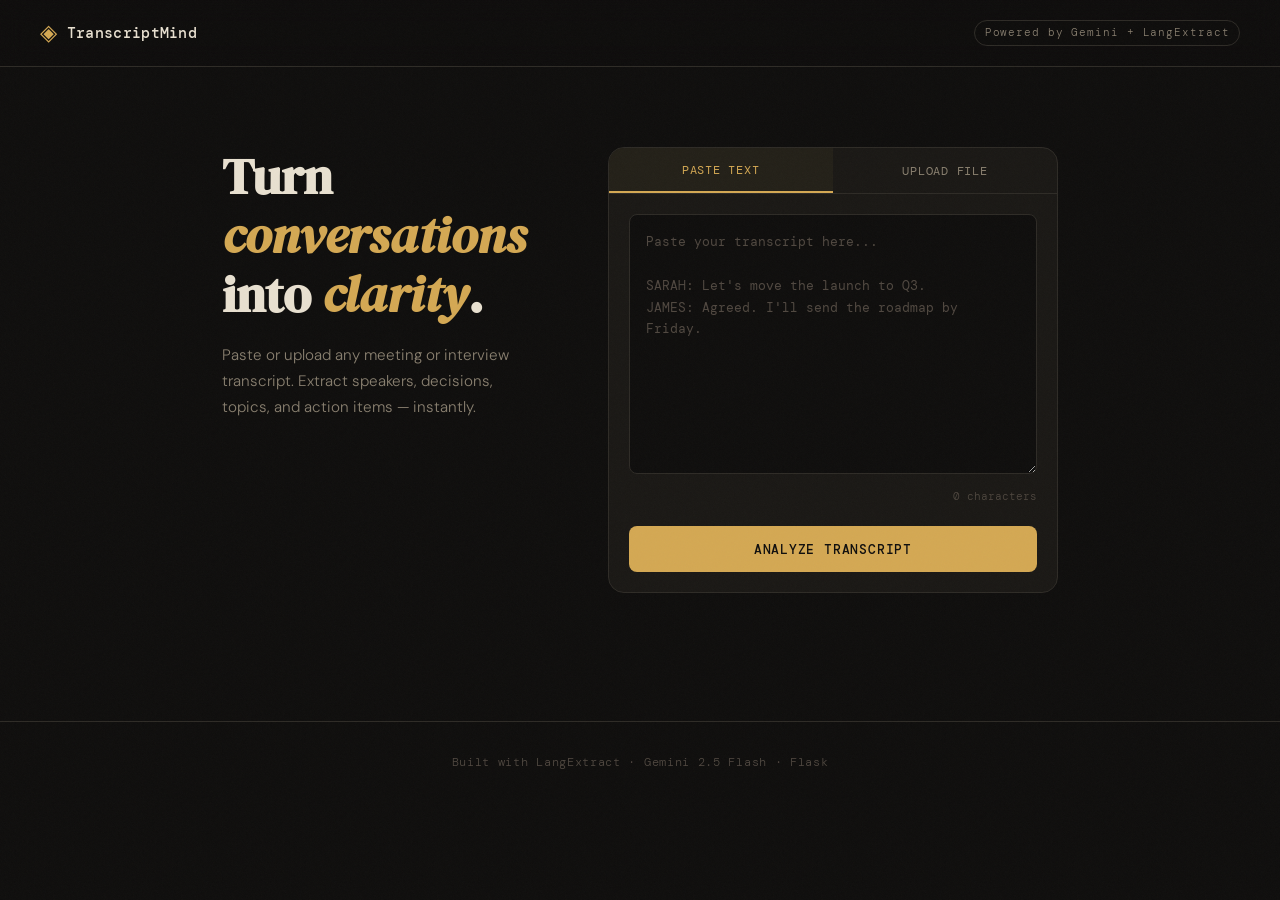
==== templates/index.html @ af5f5e2d "Transcript Analyzer Web-App" ====
<!DOCTYPE html>
<html lang="en">
<head>
  <meta charset="UTF-8" />
  <meta name="viewport" content="width=device-width, initial-scale=1.0"/>
  <title>Transcript Analyzer</title>
  <link rel="preconnect" href="https://fonts.googleapis.com">
  <link href="https://fonts.googleapis.com/css2?family=DM+Serif+Display:ital@0;1&family=DM+Mono:wght@400;500&family=DM+Sans:wght@300;400;500&display=swap" rel="stylesheet">
  <link rel="stylesheet" href="/static/style.css" />
</head>
<body>

  <div class="noise"></div>

  <header class="site-header">
    <div class="logo">
      <span class="logo-mark">◈</span>
      <span class="logo-text">TranscriptMind</span>
    </div>
    <div class="header-tag">Powered by Gemini + LangExtract</div>
  </header>

  <main class="hero">
    <div class="hero-text">
      <h1>Turn <em>conversations</em><br>into <em>clarity</em>.</h1>
      <p class="subtitle">Paste or upload any meeting or interview transcript. Extract speakers, decisions, topics, and action items — instantly.</p>
    </div>

    <div class="input-card">
      <!-- Tab switcher -->
      <div class="tab-bar">
        <button class="tab active" data-tab="paste">Paste Text</button>
        <button class="tab" data-tab="upload">Upload File</button>
      </div>

      <form id="analyze-form" enctype="multipart/form-data">

        <!-- Paste panel -->
        <div class="tab-panel active" id="panel-paste">
          <textarea
            name="transcript_text"
            id="transcript-text"
            placeholder="Paste your transcript here...&#10;&#10;SARAH: Let's move the launch to Q3.&#10;JAMES: Agreed. I'll send the roadmap by Friday."
            spellcheck="false"
          ></textarea>
          <div class="char-count"><span id="char-count">0</span> characters</div>
        </div>

        <!-- Upload panel -->
        <div class="tab-panel" id="panel-upload">
          <div class="drop-zone" id="drop-zone">
            <div class="drop-icon">⬆</div>
            <p class="drop-label">Drop your <code>.txt</code> file here</p>
            <p class="drop-sub">or <label for="file-input" class="file-link">browse to upload</label></p>
            <input type="file" name="file" id="file-input" accept=".txt" hidden />
            <div class="file-selected" id="file-selected"></div>
          </div>
        </div>

        <button type="submit" class="analyze-btn" id="analyze-btn">
          <span class="btn-text">Analyze Transcript</span>
          <span class="btn-spinner" hidden>
            <span class="spinner"></span> Processing…
          </span>
        </button>

      </form>

      <div class="error-box" id="error-box" hidden></div>
    </div>
  </main>

  <footer class="site-footer">
    <p>Built with LangExtract · Gemini 2.5 Flash · Flask</p>
  </footer>

  <script src="/static/script.js"></script>
</body>
</html>
---- static/style.css ----
/* ============================================================
   TranscriptMind — style.css
   Aesthetic: editorial dark, warm ink tones, refined monospace
   ============================================================ */

:root {
  --bg: #0f0e0d;
  --surface: #1a1815;
  --surface2: #232018;
  --border: #2e2b26;
  --border-light: #3a362f;
  --text: #e8e0d0;
  --text-muted: #8a8070;
  --text-dim: #504840;
  --accent: #d4a853;
  --accent-dim: #8a6a2a;
  --accent2: #7eb8a4;
  --accent3: #c17a6a;
  --accent4: #8a9fc4;
  --font-display: 'DM Serif Display', Georgia, serif;
  --font-body: 'DM Sans', system-ui, sans-serif;
  --font-mono: 'DM Mono', 'Courier New', monospace;
  --radius: 8px;
  --radius-lg: 16px;
}

*, *::before, *::after { box-sizing: border-box; margin: 0; padding: 0; }

html { font-size: 16px; }

body {
  background: var(--bg);
  color: var(--text);
  font-family: var(--font-body);
  font-weight: 300;
  line-height: 1.6;
  min-height: 100vh;
  position: relative;
  overflow-x: hidden;
}

/* Noise texture overlay */
.noise {
  pointer-events: none;
  position: fixed;
  inset: 0;
  z-index: 9999;
  opacity: 0.03;
  background-image: url("data:image/svg+xml,%3Csvg viewBox='0 0 256 256' xmlns='http://www.w3.org/2000/svg'%3E%3Cfilter id='noise'%3E%3CfeTurbulence type='fractalNoise' baseFrequency='0.9' numOctaves='4' stitchTiles='stitch'/%3E%3C/filter%3E%3Crect width='100%25' height='100%25' filter='url(%23noise)'/%3E%3C/svg%3E");
  background-size: 128px 128px;
}

/* ---- HEADER ---- */
.site-header {
  display: flex;
  align-items: center;
  justify-content: space-between;
  padding: 1.25rem 2.5rem;
  border-bottom: 1px solid var(--border);
  background: rgba(15,14,13,0.85);
  backdrop-filter: blur(12px);
  position: sticky;
  top: 0;
  z-index: 100;
}

.logo {
  display: flex;
  align-items: center;
  gap: 0.6rem;
}

.logo-mark {
  font-size: 1.4rem;
  color: var(--accent);
  line-height: 1;
}

.logo-text {
  font-family: var(--font-mono);
  font-size: 0.95rem;
  font-weight: 500;
  letter-spacing: 0.02em;
  color: var(--text);
}

.header-tag {
  font-family: var(--font-mono);
  font-size: 0.7rem;
  color: var(--text-muted);
  letter-spacing: 0.08em;
  border: 1px solid var(--border);
  padding: 0.2rem 0.6rem;
  border-radius: 20px;
}

.header-actions {
  display: flex;
  align-items: center;
  gap: 1rem;
}

/* ---- HERO / INPUT PAGE ---- */
.hero {
  max-width: 900px;
  margin: 0 auto;
  padding: 5rem 2rem 4rem;
  display: grid;
  grid-template-columns: 1fr 1.4fr;
  gap: 4rem;
  align-items: start;
}

.hero-text h1 {
  font-family: var(--font-display);
  font-size: 3.2rem;
  line-height: 1.15;
  color: var(--text);
  margin-bottom: 1.2rem;
}

.hero-text h1 em {
  font-style: italic;
  color: var(--accent);
}

.subtitle {
  color: var(--text-muted);
  font-size: 0.95rem;
  line-height: 1.7;
}

/* Input Card */
.input-card {
  background: var(--surface);
  border: 1px solid var(--border);
  border-radius: var(--radius-lg);
  overflow: hidden;
}

/* Tabs */
.tab-bar {
  display: flex;
  border-bottom: 1px solid var(--border);
}

.tab {
  flex: 1;
  padding: 0.85rem 1rem;
  background: none;
  border: none;
  color: var(--text-muted);
  font-family: var(--font-mono);
  font-size: 0.78rem;
  letter-spacing: 0.06em;
  cursor: pointer;
  transition: all 0.2s;
  text-transform: uppercase;
}

.tab:hover { color: var(--text); background: var(--surface2); }

.tab.active {
  color: var(--accent);
  background: var(--surface2);
  border-bottom: 2px solid var(--accent);
}

/* Tab panels */
.tab-panel { display: none; padding: 1.25rem; }
.tab-panel.active { display: block; }

/* Textarea */
textarea {
  width: 100%;
  height: 260px;
  background: var(--bg);
  border: 1px solid var(--border);
  border-radius: var(--radius);
  color: var(--text);
  font-family: var(--font-mono);
  font-size: 0.8rem;
  line-height: 1.7;
  padding: 1rem;
  resize: vertical;
  outline: none;
  transition: border-color 0.2s;
}

textarea:focus { border-color: var(--accent-dim); }
textarea::placeholder { color: var(--text-dim); }

.char-count {
  text-align: right;
  font-family: var(--font-mono);
  font-size: 0.7rem;
  color: var(--text-dim);
  margin-top: 0.4rem;
}

/* Drop zone */
.drop-zone {
  border: 2px dashed var(--border-light);
  border-radius: var(--radius);
  padding: 3rem 1.5rem;
  text-align: center;
  cursor: pointer;
  transition: all 0.2s;
  min-height: 240px;
  display: flex;
  flex-direction: column;
  align-items: center;
  justify-content: center;
  gap: 0.5rem;
}

.drop-zone:hover, .drop-zone.drag-over {
  border-color: var(--accent);
  background: rgba(212,168,83,0.04);
}

.drop-icon { font-size: 2rem; opacity: 0.4; }

.drop-label {
  font-size: 0.9rem;
  color: var(--text-muted);
}

.drop-sub {
  font-size: 0.8rem;
  color: var(--text-dim);
}

.file-link {
  color: var(--accent);
  cursor: pointer;
  text-decoration: underline;
}

.file-selected {
  font-family: var(--font-mono);
  font-size: 0.75rem;
  color: var(--accent2);
  margin-top: 0.5rem;
}

/* Analyze button */
.analyze-btn {
  display: flex;
  align-items: center;
  justify-content: center;
  gap: 0.5rem;
  width: calc(100% - 2.5rem);
  margin: 0 1.25rem 1.25rem;
  padding: 0.9rem;
  background: var(--accent);
  color: #0f0e0d;
  border: none;
  border-radius: var(--radius);
  font-family: var(--font-mono);
  font-size: 0.82rem;
  font-weight: 500;
  letter-spacing: 0.06em;
  text-transform: uppercase;
  cursor: pointer;
  transition: opacity 0.2s, transform 0.15s;
}

.analyze-btn:hover { opacity: 0.88; transform: translateY(-1px); }
.analyze-btn:active { transform: translateY(0); }
.analyze-btn:disabled { opacity: 0.4; cursor: not-allowed; transform: none; }

/* Spinner */
.spinner {
  display: inline-block;
  width: 14px;
  height: 14px;
  border: 2px solid rgba(0,0,0,0.2);
  border-top-color: #0f0e0d;
  border-radius: 50%;
  animation: spin 0.7s linear infinite;
}

@keyframes spin { to { transform: rotate(360deg); } }

/* Error box */
.error-box {
  margin: 0 1.25rem 1.25rem;
  padding: 0.75rem 1rem;
  background: rgba(193,122,106,0.1);
  border: 1px solid var(--accent3);
  border-radius: var(--radius);
  color: var(--accent3);
  font-size: 0.82rem;
  font-family: var(--font-mono);
}

/* Footer */
.site-footer {
  text-align: center;
  padding: 2rem;
  color: var(--text-dim);
  font-family: var(--font-mono);
  font-size: 0.72rem;
  letter-spacing: 0.06em;
  border-top: 1px solid var(--border);
  margin-top: 4rem;
}

/* ============================================================
   RESULTS PAGE
   ============================================================ */

body.results-page {
  display: flex;
  flex-direction: column;
  height: 100vh;
  overflow: hidden;
}

.results-layout {
  display: grid;
  grid-template-columns: 1fr 1fr;
  flex: 1;
  overflow: hidden;
  gap: 0;
}

/* Dashboard (left) */
.dashboard {
  overflow-y: auto;
  padding: 2rem;
  border-right: 1px solid var(--border);
  display: flex;
  flex-direction: column;
  gap: 2rem;
}

.dash-section {
  animation: fadeUp 0.4s ease both;
}

@keyframes fadeUp {
  from { opacity: 0; transform: translateY(12px); }
  to   { opacity: 1; transform: translateY(0); }
}

.dash-section:nth-child(1) { animation-delay: 0.05s; }
.dash-section:nth-child(2) { animation-delay: 0.1s; }
.dash-section:nth-child(3) { animation-delay: 0.15s; }
.dash-section:nth-child(4) { animation-delay: 0.2s; }

.section-title {
  font-family: var(--font-mono);
  font-size: 0.75rem;
  font-weight: 500;
  letter-spacing: 0.1em;
  text-transform: uppercase;
  color: var(--text-muted);
  margin-bottom: 1rem;
  display: flex;
  align-items: center;
  gap: 0.5rem;
}

/* Speakers */
.speakers-grid {
  display: grid;
  grid-template-columns: repeat(auto-fill, minmax(160px, 1fr));
  gap: 0.75rem;
}

.speaker-card {
  background: var(--surface);
  border: 1px solid var(--border);
  border-radius: var(--radius);
  padding: 1rem;
  transition: border-color 0.2s;
}

.speaker-card:hover { border-color: var(--border-light); }

.speaker-name {
  font-family: var(--font-mono);
  font-size: 0.9rem;
  font-weight: 500;
  color: var(--accent);
  margin-bottom: 0.3rem;
}

.speaker-role {
  font-size: 0.75rem;
  color: var(--text-muted);
  margin-bottom: 0.4rem;
  text-transform: capitalize;
}

.speaker-count {
  font-family: var(--font-mono);
  font-size: 0.7rem;
  color: var(--text-dim);
}

/* Topics */
.topics-wrap {
  display: flex;
  flex-wrap: wrap;
  gap: 0.5rem;
}

.topic-chip {
  background: var(--surface2);
  border: 1px solid var(--border);
  border-radius: 20px;
  padding: 0.3rem 0.85rem;
  font-size: 0.8rem;
  color: var(--text);
  transition: all 0.2s;
}

.topic-chip:hover {
  border-color: var(--accent2);
  color: var(--accent2);
}

.topic-chip.high { border-color: var(--accent-dim); color: var(--accent); }

/* Decisions */
.decision-list {
  display: flex;
  flex-direction: column;
  gap: 0.6rem;
}

.decision-item {
  background: var(--surface);
  border-left: 3px solid var(--accent2);
  border-radius: 0 var(--radius) var(--radius) 0;
  padding: 0.75rem 1rem;
}

.decision-text {
  font-size: 0.88rem;
  color: var(--text);
  margin-bottom: 0.25rem;
}

.decision-meta {
  font-family: var(--font-mono);
  font-size: 0.7rem;
  color: var(--text-muted);
}

/* Action Items Table */
.action-table-wrap {
  overflow-x: auto;
  border: 1px solid var(--border);
  border-radius: var(--radius);
}

.action-table {
  width: 100%;
  border-collapse: collapse;
  font-size: 0.82rem;
}

.action-table th {
  font-family: var(--font-mono);
  font-size: 0.68rem;
  letter-spacing: 0.08em;
  text-transform: uppercase;
  color: var(--text-muted);
  padding: 0.65rem 1rem;
  text-align: left;
  background: var(--surface2);
  border-bottom: 1px solid var(--border);
}

.action-table td {
  padding: 0.7rem 1rem;
  border-bottom: 1px solid var(--border);
  vertical-align: top;
  color: var(--text);
}

.action-table tr:last-child td { border-bottom: none; }
.action-table tr:hover td { background: var(--surface2); }

.action-table td:first-child {
  font-family: var(--font-mono);
  color: var(--text-dim);
  width: 2.5rem;
}

.owner-tag {
  display: inline-block;
  background: rgba(126,184,164,0.12);
  border: 1px solid rgba(126,184,164,0.3);
  border-radius: 4px;
  padding: 0.1rem 0.45rem;
  font-family: var(--font-mono);
  font-size: 0.7rem;
  color: var(--accent2);
}

.deadline-tag {
  display: inline-block;
  background: rgba(212,168,83,0.1);
  border: 1px solid rgba(212,168,83,0.25);
  border-radius: 4px;
  padding: 0.1rem 0.45rem;
  font-family: var(--font-mono);
  font-size: 0.7rem;
  color: var(--accent);
}

/* Viz Panel (right) */
.viz-panel {
  display: flex;
  flex-direction: column;
  overflow: hidden;
  background: var(--surface);
}

.viz-header {
  padding: 1.25rem 1.5rem;
  border-bottom: 1px solid var(--border);
  display: flex;
  align-items: center;
  justify-content: space-between;
  flex-shrink: 0;
}

.viz-legend {
  display: flex;
  align-items: center;
  gap: 0.75rem;
  font-family: var(--font-mono);
  font-size: 0.68rem;
  color: var(--text-muted);
}

.legend-dot {
  display: inline-block;
  width: 8px;
  height: 8px;
  border-radius: 50%;
  margin-right: 0.25rem;
}

.speaker-dot { background: var(--accent); }
.topic-dot   { background: var(--accent2); }
.decision-dot { background: var(--accent4); }
.action-dot  { background: var(--accent3); }

.viz-frame {
  flex: 1;
  border: none;
  background: #fff;
  width: 100%;
}

/* Header action buttons */
.export-btn, .new-btn {
  font-family: var(--font-mono);
  font-size: 0.72rem;
  letter-spacing: 0.06em;
  text-transform: uppercase;
  text-decoration: none;
  padding: 0.4rem 0.85rem;
  border-radius: var(--radius);
  cursor: pointer;
  transition: all 0.2s;
}

.export-btn {
  background: var(--accent);
  color: #0f0e0d;
  border: none;
}

.export-btn:hover { opacity: 0.85; }

.new-btn {
  background: none;
  color: var(--text-muted);
  border: 1px solid var(--border);
}

.new-btn:hover { color: var(--text); border-color: var(--border-light); }

.entity-badge {
  font-family: var(--font-mono);
  font-size: 0.72rem;
  color: var(--accent2);
  letter-spacing: 0.05em;
}

/* Skeleton loaders */
.skeleton-card, .skeleton-pill, .skeleton-row {
  background: linear-gradient(90deg, var(--surface2) 25%, var(--surface) 50%, var(--surface2) 75%);
  background-size: 200% 100%;
  animation: shimmer 1.4s infinite;
  border-radius: var(--radius);
}

.skeleton-card { height: 80px; }
.skeleton-pill { height: 30px; width: 100px; display: inline-block; border-radius: 20px; margin: 0.25rem; }
.skeleton-row  { height: 40px; margin-bottom: 0.5rem; }

@keyframes shimmer {
  0%   { background-position: 200% 0; }
  100% { background-position: -200% 0; }
}

/* Empty states */
.empty-state {
  color: var(--text-dim);
  font-size: 0.82rem;
  font-style: italic;
  padding: 0.5rem 0;
}

/* Responsive */
@media (max-width: 900px) {
  .hero {
    grid-template-columns: 1fr;
    padding: 3rem 1.5rem;
    gap: 2rem;
  }

  .results-layout {
    grid-template-columns: 1fr;
    height: auto;
    overflow: auto;
  }

  body.results-page { overflow: auto; height: auto; }

  .viz-frame { height: 500px; }
}
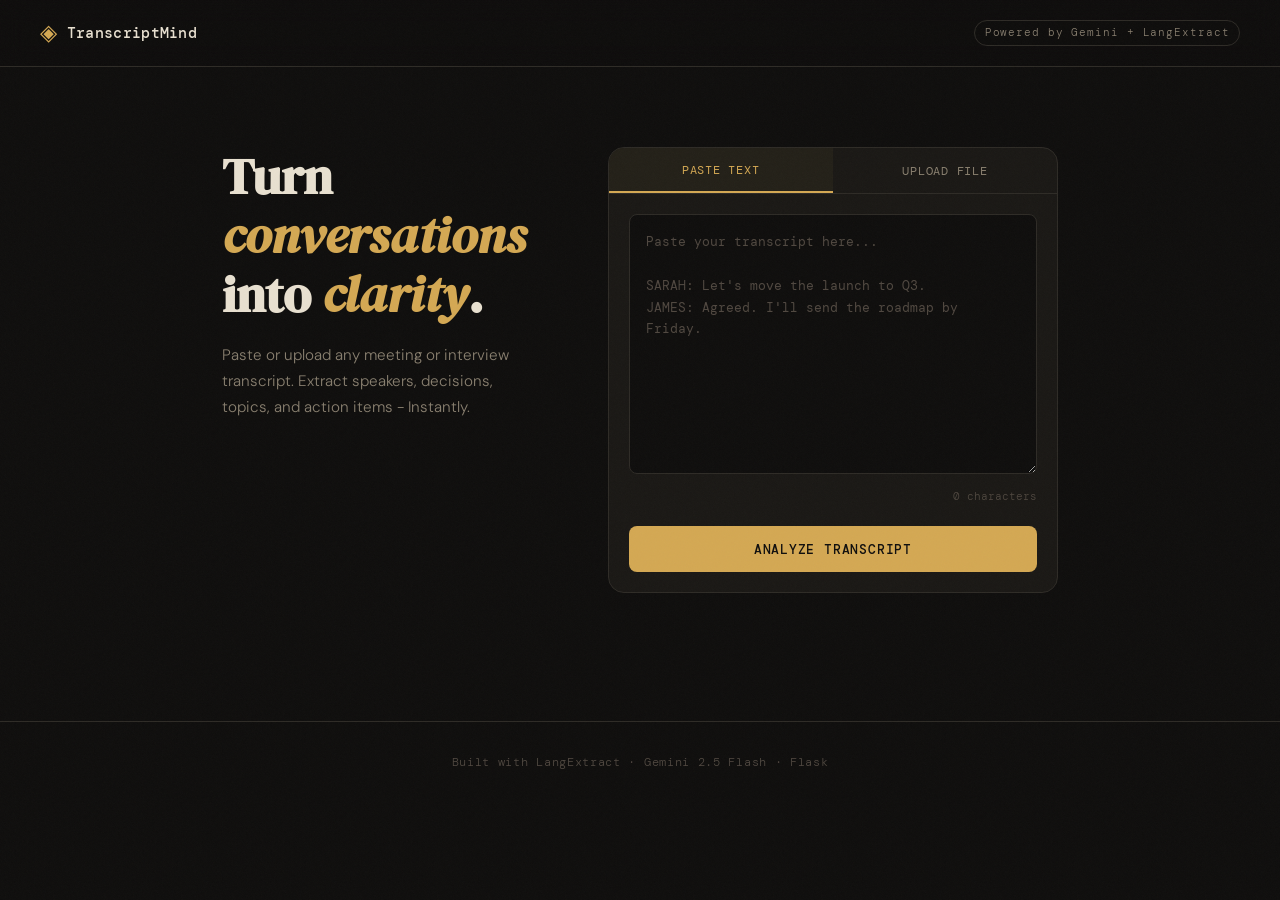
==== commit 20bd7ba4: "pycache" ====
--- a/templates/index.html
+++ b/templates/index.html
@@ -23,7 +23,7 @@
   <main class="hero">
     <div class="hero-text">
       <h1>Turn <em>conversations</em><br>into <em>clarity</em>.</h1>
-      <p class="subtitle">Paste or upload any meeting or interview transcript. Extract speakers, decisions, topics, and action items — instantly.</p>
+      <p class="subtitle">Paste or upload any meeting or interview transcript. Extract speakers, decisions, topics, and action items - Instantly.</p>
     </div>
 
     <div class="input-card">
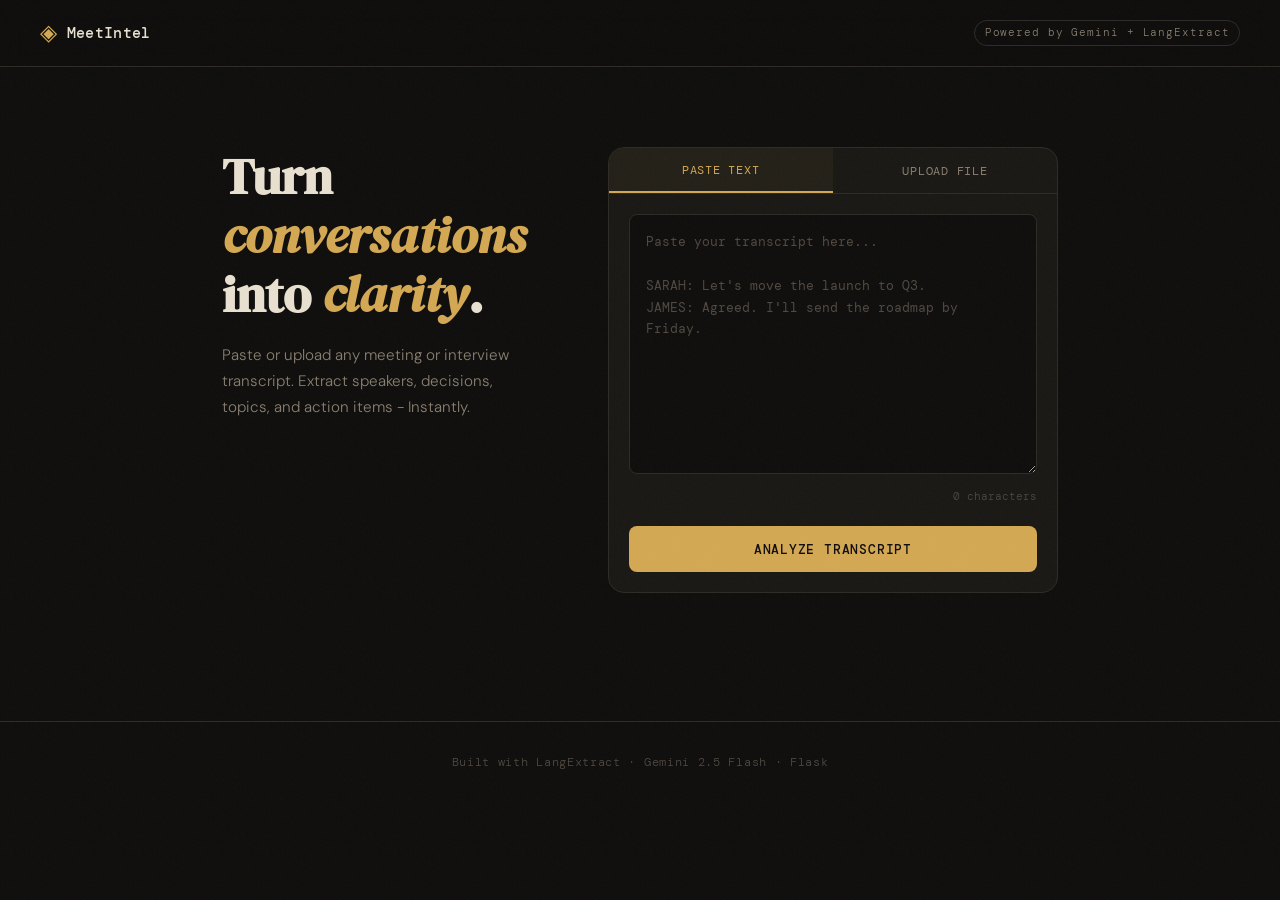
==== commit 17a46627: "Updated Project Name" ====
--- a/templates/index.html
+++ b/templates/index.html
@@ -15,7 +15,7 @@
   <header class="site-header">
     <div class="logo">
       <span class="logo-mark">◈</span>
-      <span class="logo-text">TranscriptMind</span>
+      <span class="logo-text">MeetIntel</span>
     </div>
     <div class="header-tag">Powered by Gemini + LangExtract</div>
   </header>
--- a/static/style.css
+++ b/static/style.css
@@ -1,5 +1,5 @@
 /* ============================================================
-   TranscriptMind — style.css
+   MeetIntel — style.css
    Aesthetic: editorial dark, warm ink tones, refined monospace
    ============================================================ */
 
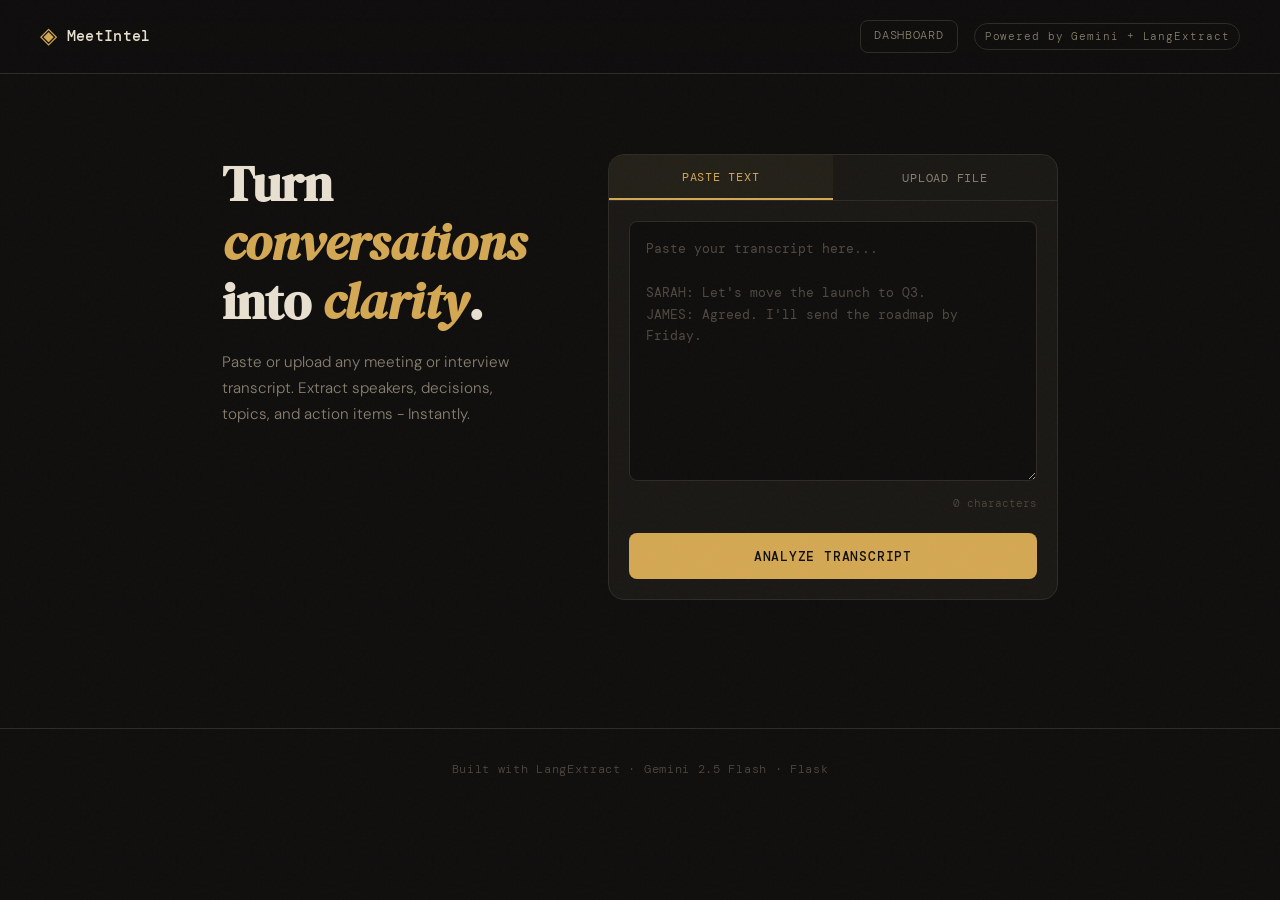
==== commit 48244cc4: "feat: add 3-column dashboard with meeting sidebar, analysis panel, and pending actions" ====
--- a/templates/index.html
+++ b/templates/index.html
@@ -6,7 +6,7 @@
   <title>Transcript Analyzer</title>
   <link rel="preconnect" href="https://fonts.googleapis.com">
   <link href="https://fonts.googleapis.com/css2?family=DM+Serif+Display:ital@0;1&family=DM+Mono:wght@400;500&family=DM+Sans:wght@300;400;500&display=swap" rel="stylesheet">
-  <link rel="stylesheet" href="/static/style.css" />
+  <link rel="stylesheet" href="/static/style.css?v=8" />
 </head>
 <body>
 
@@ -17,7 +17,10 @@
       <span class="logo-mark">◈</span>
       <span class="logo-text">MeetIntel</span>
     </div>
-    <div class="header-tag">Powered by Gemini + LangExtract</div>
+    <div class="header-actions">
+      <a href="/dashboard" class="new-btn">Dashboard</a>
+      <div class="header-tag">Powered by Gemini + LangExtract</div>
+    </div>
   </header>
 
   <main class="hero">
@@ -58,9 +61,10 @@
         </div>
 
         <button type="submit" class="analyze-btn" id="analyze-btn">
+          <span class="btn-progress-fill" id="btn-progress-fill"></span>
           <span class="btn-text">Analyze Transcript</span>
           <span class="btn-spinner" hidden>
-            <span class="spinner"></span> Processing…
+            <span class="spinner"></span> Analyzing<span class="progress-percent"></span>...
           </span>
         </button>
 
@@ -74,6 +78,6 @@
     <p>Built with LangExtract · Gemini 2.5 Flash · Flask</p>
   </footer>
 
-  <script src="/static/script.js"></script>
+  <script src="/static/script.js?v=8"></script>
 </body>
 </html>
--- a/static/style.css
+++ b/static/style.css
@@ -24,9 +24,17 @@
   --radius-lg: 16px;
 }
 
-*, *::before, *::after { box-sizing: border-box; margin: 0; padding: 0; }
-
-html { font-size: 16px; }
+*,
+*::before,
+*::after {
+  box-sizing: border-box;
+  margin: 0;
+  padding: 0;
+}
+
+html {
+  font-size: 16px;
+}
 
 body {
   background: var(--bg);
@@ -57,7 +65,7 @@
   justify-content: space-between;
   padding: 1.25rem 2.5rem;
   border-bottom: 1px solid var(--border);
-  background: rgba(15,14,13,0.85);
+  background: rgba(15, 14, 13, 0.85);
   backdrop-filter: blur(12px);
   position: sticky;
   top: 0;
@@ -158,7 +166,10 @@
   text-transform: uppercase;
 }
 
-.tab:hover { color: var(--text); background: var(--surface2); }
+.tab:hover {
+  color: var(--text);
+  background: var(--surface2);
+}
 
 .tab.active {
   color: var(--accent);
@@ -167,8 +178,14 @@
 }
 
 /* Tab panels */
-.tab-panel { display: none; padding: 1.25rem; }
-.tab-panel.active { display: block; }
+.tab-panel {
+  display: none;
+  padding: 1.25rem;
+}
+
+.tab-panel.active {
+  display: block;
+}
 
 /* Textarea */
 textarea {
@@ -187,8 +204,13 @@
   transition: border-color 0.2s;
 }
 
-textarea:focus { border-color: var(--accent-dim); }
-textarea::placeholder { color: var(--text-dim); }
+textarea:focus {
+  border-color: var(--accent-dim);
+}
+
+textarea::placeholder {
+  color: var(--text-dim);
+}
 
 .char-count {
   text-align: right;
@@ -214,12 +236,16 @@
   gap: 0.5rem;
 }
 
-.drop-zone:hover, .drop-zone.drag-over {
+.drop-zone:hover,
+.drop-zone.drag-over {
   border-color: var(--accent);
-  background: rgba(212,168,83,0.04);
-}
-
-.drop-icon { font-size: 2rem; opacity: 0.4; }
+  background: rgba(212, 168, 83, 0.04);
+}
+
+.drop-icon {
+  font-size: 2rem;
+  opacity: 0.4;
+}
 
 .drop-label {
   font-size: 0.9rem;
@@ -253,6 +279,9 @@
   width: calc(100% - 2.5rem);
   margin: 0 1.25rem 1.25rem;
   padding: 0.9rem;
+  position: relative;
+  overflow: hidden;
+  z-index: 1;
   background: var(--accent);
   color: #0f0e0d;
   border: none;
@@ -266,28 +295,72 @@
   transition: opacity 0.2s, transform 0.15s;
 }
 
-.analyze-btn:hover { opacity: 0.88; transform: translateY(-1px); }
-.analyze-btn:active { transform: translateY(0); }
-.analyze-btn:disabled { opacity: 0.4; cursor: not-allowed; transform: none; }
+.progress-percent {
+  display: inline-block;
+  min-width: 2.2em;
+  text-align: right;
+  font-weight: 600;
+}
+
+.btn-progress-fill {
+  position: absolute;
+  top: 0;
+  left: 0;
+  height: 100%;
+  width: 0%;
+  background: var(--accent); /* Solid bright gold fill */
+  transition: width 0.4s ease;
+  z-index: 0;
+}
+
+.btn-text,
+.btn-spinner {
+  position: relative;
+  z-index: 2;
+}
+
+.analyze-btn:hover {
+  opacity: 0.88;
+  transform: translateY(-1px);
+}
+
+.analyze-btn:active {
+  transform: translateY(0);
+}
+
+.analyze-btn:disabled {
+  opacity: 0.4;
+  cursor: not-allowed;
+  transform: none;
+}
+
+.analyze-btn.is-loading:disabled {
+  opacity: 1; /* Stops fading when analyzing */
+  background: var(--accent-dim); /* Dark solid gold empty track */
+}
 
 /* Spinner */
 .spinner {
   display: inline-block;
   width: 14px;
   height: 14px;
-  border: 2px solid rgba(0,0,0,0.2);
+  border: 2px solid rgba(0, 0, 0, 0.2);
   border-top-color: #0f0e0d;
   border-radius: 50%;
   animation: spin 0.7s linear infinite;
 }
 
-@keyframes spin { to { transform: rotate(360deg); } }
+@keyframes spin {
+  to {
+    transform: rotate(360deg);
+  }
+}
 
 /* Error box */
 .error-box {
   margin: 0 1.25rem 1.25rem;
   padding: 0.75rem 1rem;
-  background: rgba(193,122,106,0.1);
+  background: rgba(193, 122, 106, 0.1);
   border: 1px solid var(--accent3);
   border-radius: var(--radius);
   color: var(--accent3);
@@ -341,14 +414,32 @@
 }
 
 @keyframes fadeUp {
-  from { opacity: 0; transform: translateY(12px); }
-  to   { opacity: 1; transform: translateY(0); }
-}
-
-.dash-section:nth-child(1) { animation-delay: 0.05s; }
-.dash-section:nth-child(2) { animation-delay: 0.1s; }
-.dash-section:nth-child(3) { animation-delay: 0.15s; }
-.dash-section:nth-child(4) { animation-delay: 0.2s; }
+  from {
+    opacity: 0;
+    transform: translateY(12px);
+  }
+
+  to {
+    opacity: 1;
+    transform: translateY(0);
+  }
+}
+
+.dash-section:nth-child(1) {
+  animation-delay: 0.05s;
+}
+
+.dash-section:nth-child(2) {
+  animation-delay: 0.1s;
+}
+
+.dash-section:nth-child(3) {
+  animation-delay: 0.15s;
+}
+
+.dash-section:nth-child(4) {
+  animation-delay: 0.2s;
+}
 
 .section-title {
   font-family: var(--font-mono);
@@ -378,7 +469,9 @@
   transition: border-color 0.2s;
 }
 
-.speaker-card:hover { border-color: var(--border-light); }
+.speaker-card:hover {
+  border-color: var(--border-light);
+}
 
 .speaker-name {
   font-family: var(--font-mono);
@@ -406,6 +499,24 @@
   display: flex;
   flex-wrap: wrap;
   gap: 0.5rem;
+}
+
+.topics-more-btn.inline {
+  background: none;
+  border: none;
+  color: var(--accent);
+  font-family: var(--font-mono);
+  font-size: 0.75rem;
+  cursor: pointer;
+  padding: 0 0.2rem;
+  margin: 0;
+  letter-spacing: 0.04em;
+  text-decoration: none;
+  align-self: center;
+}
+
+.topics-more-btn.inline:hover {
+  opacity: 0.75;
 }
 
 .topic-chip {
@@ -423,7 +534,10 @@
   color: var(--accent2);
 }
 
-.topic-chip.high { border-color: var(--accent-dim); color: var(--accent); }
+.topic-chip.high {
+  border-color: var(--accent-dim);
+  color: var(--accent);
+}
 
 /* Decisions */
 .decision-list {
@@ -483,8 +597,13 @@
   color: var(--text);
 }
 
-.action-table tr:last-child td { border-bottom: none; }
-.action-table tr:hover td { background: var(--surface2); }
+.action-table tr:last-child td {
+  border-bottom: none;
+}
+
+.action-table tr:hover td {
+  background: var(--surface2);
+}
 
 .action-table td:first-child {
   font-family: var(--font-mono);
@@ -494,8 +613,8 @@
 
 .owner-tag {
   display: inline-block;
-  background: rgba(126,184,164,0.12);
-  border: 1px solid rgba(126,184,164,0.3);
+  background: rgba(126, 184, 164, 0.12);
+  border: 1px solid rgba(126, 184, 164, 0.3);
   border-radius: 4px;
   padding: 0.1rem 0.45rem;
   font-family: var(--font-mono);
@@ -505,8 +624,8 @@
 
 .deadline-tag {
   display: inline-block;
-  background: rgba(212,168,83,0.1);
-  border: 1px solid rgba(212,168,83,0.25);
+  background: rgba(212, 168, 83, 0.1);
+  border: 1px solid rgba(212, 168, 83, 0.25);
   border-radius: 4px;
   padding: 0.1rem 0.45rem;
   font-family: var(--font-mono);
@@ -548,10 +667,21 @@
   margin-right: 0.25rem;
 }
 
-.speaker-dot { background: var(--accent); }
-.topic-dot   { background: var(--accent2); }
-.decision-dot { background: var(--accent4); }
-.action-dot  { background: var(--accent3); }
+.speaker-dot {
+  background: var(--accent);
+}
+
+.topic-dot {
+  background: var(--accent2);
+}
+
+.decision-dot {
+  background: var(--accent4);
+}
+
+.action-dot {
+  background: var(--accent3);
+}
 
 .viz-frame {
   flex: 1;
@@ -561,7 +691,8 @@
 }
 
 /* Header action buttons */
-.export-btn, .new-btn {
+.export-btn,
+.new-btn {
   font-family: var(--font-mono);
   font-size: 0.72rem;
   letter-spacing: 0.06em;
@@ -579,7 +710,9 @@
   border: none;
 }
 
-.export-btn:hover { opacity: 0.85; }
+.export-btn:hover {
+  opacity: 0.85;
+}
 
 .new-btn {
   background: none;
@@ -587,7 +720,10 @@
   border: 1px solid var(--border);
 }
 
-.new-btn:hover { color: var(--text); border-color: var(--border-light); }
+.new-btn:hover {
+  color: var(--text);
+  border-color: var(--border-light);
+}
 
 .entity-badge {
   font-family: var(--font-mono);
@@ -597,20 +733,40 @@
 }
 
 /* Skeleton loaders */
-.skeleton-card, .skeleton-pill, .skeleton-row {
+.skeleton-card,
+.skeleton-pill,
+.skeleton-row {
   background: linear-gradient(90deg, var(--surface2) 25%, var(--surface) 50%, var(--surface2) 75%);
   background-size: 200% 100%;
   animation: shimmer 1.4s infinite;
   border-radius: var(--radius);
 }
 
-.skeleton-card { height: 80px; }
-.skeleton-pill { height: 30px; width: 100px; display: inline-block; border-radius: 20px; margin: 0.25rem; }
-.skeleton-row  { height: 40px; margin-bottom: 0.5rem; }
+.skeleton-card {
+  height: 80px;
+}
+
+.skeleton-pill {
+  height: 30px;
+  width: 100px;
+  display: inline-block;
+  border-radius: 20px;
+  margin: 0.25rem;
+}
+
+.skeleton-row {
+  height: 40px;
+  margin-bottom: 0.5rem;
+}
 
 @keyframes shimmer {
-  0%   { background-position: 200% 0; }
-  100% { background-position: -200% 0; }
+  0% {
+    background-position: 200% 0;
+  }
+
+  100% {
+    background-position: -200% 0;
+  }
 }
 
 /* Empty states */
@@ -635,7 +791,780 @@
     overflow: auto;
   }
 
-  body.results-page { overflow: auto; height: auto; }
-
-  .viz-frame { height: 500px; }
-}
+  body.results-page {
+    overflow: auto;
+    height: auto;
+  }
+
+  .viz-frame {
+    height: 500px;
+  }
+}
+
+/* Email Button with Progress */
+.email-speakers-btn {
+  font-family: var(--font-mono);
+  font-size: 0.77rem;
+  letter-spacing: 0.06em;
+  text-transform: uppercase;
+  padding: 0; /* Padding handled by text wrapper for relative positioning */
+  height: 38px;
+  min-width: 160px;
+  border-radius: var(--radius);
+  cursor: pointer;
+  transition: all 0.2s;
+  display: flex;
+  align-items: center;
+  justify-content: center;
+  gap: 0.4rem;
+  position: relative;
+  overflow: hidden;
+  background: var(--surface2);
+  color: var(--text-muted);
+  border: 1px solid var(--border);
+}
+
+.email-speakers-btn:not(:disabled) {
+  background: var(--accent2);
+  color: #0f0e0d;
+  border: none;
+}
+
+.email-speakers-btn .btn-text {
+  position: relative;
+  z-index: 2;
+  padding: 0.4rem 0.85rem;
+}
+
+.email-speakers-btn .btn-progress-fill {
+  position: absolute;
+  top: 0;
+  left: 0;
+  height: 100%;
+  width: 0%;
+  background: var(--accent); /* Solid bright gold fill */
+  transition: width 0.4s ease;
+  z-index: 1;
+}
+
+/* Shimmer Animation for Progress Bar */
+.email-speakers-btn.is-summarizing .btn-progress-fill::after {
+  content: "";
+  position: absolute;
+  top: 0;
+  left: 0;
+  width: 100%;
+  height: 100%;
+  background: linear-gradient(
+    90deg,
+    rgba(255, 255, 255, 0) 0%,
+    rgba(255, 255, 255, 0.3) 50%,
+    rgba(255, 255, 255, 0) 100%
+  );
+  animation: shimmer-btn 1.5s infinite;
+  z-index: 2;
+}
+
+@keyframes shimmer-btn {
+  0% { transform: translateX(-100%); }
+  100% { transform: translateX(100%); }
+}
+
+.email-speakers-btn:disabled {
+  opacity: 0.5;
+  cursor: not-allowed;
+}
+
+.email-speakers-btn.is-summarizing {
+  opacity: 1 !important;
+  background: var(--surface2) !important;
+  border: 1px solid var(--border) !important;
+  color: var(--text) !important;
+}
+
+.email-speakers-btn:disabled {
+  opacity: 0.5;
+  cursor: not-allowed;
+}
+
+/* Footer for speaker actions */
+.speaker-actions-footer {
+  display: flex;
+  align-items: center;
+  gap: 0.75rem;
+  margin-top: 1.5rem;
+  margin-bottom: 1.5rem;
+}
+
+/* Section divider */
+.section-divider {
+  height: 1px;
+  background: var(--border);
+  margin-top: 0.5rem;
+  margin-bottom: 0;
+}
+
+/* Tooltip */
+.info-tooltip {
+  width: 18px;
+  height: 18px;
+  border-radius: 50%;
+  border: 1px solid var(--text-dim);
+  color: var(--text-dim);
+  display: flex;
+  align-items: center;
+  justify-content: center;
+  font-size: 0.7rem;
+  cursor: help;
+  position: relative;
+  transition: opacity 0.2s;
+}
+
+.info-tooltip.hidden {
+  display: none;
+}
+
+.info-tooltip:hover::after {
+  content: attr(data-tooltip);
+  position: absolute;
+  top: 50%;
+  left: calc(100% + 0.6rem);
+  transform: translateY(-50%);
+  width: 220px;
+  background: var(--surface2);
+  border: 1px solid var(--border-light);
+  color: var(--text);
+  padding: 0.6rem;
+  border-radius: 4px;
+  font-family: var(--font-body);
+  font-size: 0.75rem;
+  line-height: 1.4;
+  z-index: 1000;
+  box-shadow: 0 4px 12px rgba(0, 0, 0, 0.4);
+}
+
+/* Modal */
+.modal-overlay {
+  position: fixed;
+  inset: 0;
+  background: rgba(15, 14, 13, 0.8);
+  backdrop-filter: blur(4px);
+  display: none;
+  /* Changed from flex to none */
+  align-items: center;
+  justify-content: center;
+  z-index: 1000;
+}
+
+.modal-overlay.show {
+  display: flex;
+}
+
+.email-modal {
+  background: var(--surface);
+  border: 1px solid var(--border);
+  border-radius: var(--radius-lg);
+  width: 100%;
+  max-width: 450px;
+  padding: 1.5rem;
+  box-shadow: 0 20px 40px rgba(0, 0, 0, 0.5);
+  animation: modalIn 0.3s ease-out;
+}
+
+@keyframes modalIn {
+  from {
+    opacity: 0;
+    transform: translateY(20px);
+  }
+
+  to {
+    opacity: 1;
+    transform: translateY(0);
+  }
+}
+
+.modal-header {
+  display: flex;
+  justify-content: space-between;
+  align-items: center;
+  margin-bottom: 1.5rem;
+}
+
+.modal-header h3 {
+  font-family: var(--font-mono);
+  font-size: 0.9rem;
+  text-transform: uppercase;
+  color: var(--accent);
+  letter-spacing: 0.05em;
+}
+
+.close-modal {
+  background: none;
+  border: none;
+  font-size: 1.5rem;
+  color: var(--text-muted);
+  cursor: pointer;
+}
+
+.speaker-emails-list {
+  max-height: 350px;
+  overflow-y: auto;
+  margin-bottom: 1.5rem;
+  display: flex;
+  flex-direction: column;
+  gap: 1rem;
+  padding-right: 0.5rem;
+}
+
+.email-row {
+  display: flex;
+  flex-direction: column;
+  gap: 0.4rem;
+}
+
+.email-row label {
+  font-family: var(--font-mono);
+  font-size: 0.9rem;
+  color: var(--text-muted);
+}
+
+.email-input {
+  background: var(--bg);
+  border: 1px solid var(--border);
+  border-radius: var(--radius);
+  color: var(--text);
+  padding: 0.6rem 0.8rem;
+  font-family: var(--font-mono);
+  font-size: 0.8rem;
+  outline: none;
+}
+
+.email-input:focus {
+  border-color: var(--accent-dim);
+}
+
+.email-input.error {
+  border-color: var(--accent3);
+}
+
+.send-btn {
+  width: 100%;
+  padding: 0.8rem;
+  background: var(--accent);
+  color: #0f0e0d;
+  border: none;
+  border-radius: var(--radius);
+  font-family: var(--font-mono);
+  font-size: 0.8rem;
+  font-weight: 500;
+  text-transform: uppercase;
+  cursor: pointer;
+  transition: all 0.2s;
+}
+
+.send-btn:disabled {
+  opacity: 0.4;
+  cursor: not-allowed;
+}
+
+/* Toast */
+.toast {
+  position: fixed;
+  bottom: 2rem;
+  left: 50%;
+  transform: translateX(-50%);
+  background: var(--accent2);
+  color: #0f0e0d;
+  padding: 0.75rem 1.5rem;
+  border-radius: 40px;
+  font-family: var(--font-mono);
+  font-size: 0.8rem;
+  font-weight: 500;
+  z-index: 2000;
+  box-shadow: 0 8px 24px rgba(0, 0, 0, 0.3);
+  animation: toastIn 0.3s ease-out;
+}
+
+@keyframes toastIn {
+  from {
+    opacity: 0;
+    transform: translate(-50%, 20px);
+  }
+
+  to {
+    opacity: 1;
+    transform: translate(-50%, 0);
+  }
+}
+
+
+/* ============================================================
+   DASHBOARD PAGE
+   ============================================================ */
+
+body.dashboard-page {
+  display: flex;
+  flex-direction: column;
+  height: 100vh;
+  overflow: hidden;
+}
+
+/* 3-Column Layout */
+.db-layout {
+  display: grid;
+  grid-template-columns: 260px 1fr 300px;
+  flex: 1;
+  overflow: hidden;
+}
+
+/* ---- LEFT SIDEBAR ---- */
+.db-sidebar {
+  background: var(--surface);
+  border-right: 1px solid var(--border);
+  display: flex;
+  flex-direction: column;
+  overflow: hidden;
+}
+
+.db-sidebar-head {
+  display: flex;
+  align-items: center;
+  justify-content: space-between;
+  padding: 1rem 1.25rem;
+  border-bottom: 1px solid var(--border);
+  flex-shrink: 0;
+}
+
+.db-sidebar-title {
+  font-family: var(--font-mono);
+  font-size: 0.8rem;
+  font-weight: 500;
+  letter-spacing: 0.08em;
+  text-transform: uppercase;
+  color: var(--text-muted);
+}
+
+.db-sidebar-new-btn {
+  width: 28px;
+  height: 28px;
+  border-radius: var(--radius);
+  border: 1px solid var(--border);
+  background: var(--surface2);
+  color: var(--text-muted);
+  font-size: 1.1rem;
+  cursor: pointer;
+  display: flex;
+  align-items: center;
+  justify-content: center;
+  transition: all 0.2s;
+}
+
+.db-sidebar-new-btn:hover {
+  border-color: var(--accent);
+  color: var(--accent);
+}
+
+.db-sidebar-scroll {
+  overflow-y: auto;
+  flex: 1;
+  padding: 0.5rem 0;
+}
+
+.db-sidebar-section {
+  margin-bottom: 0.5rem;
+}
+
+.db-sidebar-label {
+  font-family: var(--font-mono);
+  font-size: 0.68rem;
+  font-weight: 500;
+  letter-spacing: 0.1em;
+  text-transform: uppercase;
+  color: var(--text-dim);
+  padding: 0.75rem 1.25rem 0.35rem;
+}
+
+/* Meeting list items */
+.db-meeting-list {
+  list-style: none;
+}
+
+.db-meeting-item {
+  display: flex;
+  align-items: center;
+  justify-content: space-between;
+  padding: 0.6rem 1.25rem;
+  cursor: pointer;
+  transition: background 0.15s;
+  position: relative;
+  gap: 0.4rem;
+}
+
+.db-meeting-item:hover {
+  background: var(--surface2);
+}
+
+.db-meeting-item.active {
+  background: var(--surface2);
+  border-right: 2px solid var(--accent);
+}
+
+.db-meeting-content {
+  display: flex;
+  align-items: center;
+  gap: 0.4rem;
+  flex: 1;
+  min-width: 0;
+}
+
+.db-star {
+  color: var(--accent);
+  font-size: 0.75rem;
+  flex-shrink: 0;
+}
+
+.db-meeting-name {
+  font-size: 0.85rem;
+  color: var(--text);
+  white-space: nowrap;
+  overflow: hidden;
+  text-overflow: ellipsis;
+}
+
+.db-meeting-menu-btn {
+  opacity: 0;
+  background: none;
+  border: none;
+  color: var(--text-muted);
+  font-size: 1.1rem;
+  cursor: pointer;
+  padding: 0 0.3rem;
+  border-radius: 4px;
+  transition: opacity 0.15s, background 0.15s;
+  flex-shrink: 0;
+  letter-spacing: 2px;
+}
+
+.db-meeting-item:hover .db-meeting-menu-btn {
+  opacity: 1;
+}
+
+.db-meeting-menu-btn:hover {
+  background: var(--border);
+}
+
+/* Dropdown menu */
+.db-meeting-menu {
+  position: absolute;
+  top: 100%;
+  right: 0.75rem;
+  background: var(--surface);
+  border: 1px solid var(--border-light);
+  border-radius: var(--radius);
+  box-shadow: 0 8px 24px rgba(0, 0, 0, 0.4);
+  z-index: 50;
+  min-width: 160px;
+  padding: 0.3rem 0;
+  animation: fadeUp 0.15s ease;
+}
+
+.db-meeting-menu button {
+  display: block;
+  width: 100%;
+  padding: 0.5rem 1rem;
+  background: none;
+  border: none;
+  color: var(--text);
+  font-family: var(--font-body);
+  font-size: 0.82rem;
+  text-align: left;
+  cursor: pointer;
+  transition: background 0.1s;
+}
+
+.db-meeting-menu button:hover {
+  background: var(--surface2);
+}
+
+.db-menu-danger {
+  color: var(--accent3) !important;
+}
+
+
+/* ---- CENTER PANEL ---- */
+.db-center {
+  overflow-y: auto;
+  display: flex;
+  flex-direction: column;
+}
+
+/* Empty state */
+.db-empty-state {
+  flex: 1;
+  display: flex;
+  flex-direction: column;
+  align-items: center;
+  justify-content: center;
+  gap: 1rem;
+  padding: 3rem;
+}
+
+.db-empty-icon {
+  font-size: 3rem;
+  color: var(--accent-dim);
+  opacity: 0.5;
+}
+
+.db-empty-title {
+  font-family: var(--font-display);
+  font-size: 1.8rem;
+  color: var(--text);
+  text-align: center;
+}
+
+.db-empty-sub {
+  color: var(--text-muted);
+  font-size: 0.9rem;
+  text-align: center;
+}
+
+.db-empty-sub a {
+  color: var(--accent);
+  text-decoration: none;
+}
+
+.db-empty-sub a:hover {
+  opacity: 0.8;
+}
+
+/* Analysis header */
+.db-analysis-header {
+  padding: 1.5rem 2rem;
+  border-bottom: 1px solid var(--border);
+  flex-shrink: 0;
+}
+
+.db-analysis-meeting-title {
+  font-family: var(--font-display);
+  font-size: 1.6rem;
+  color: var(--text);
+  margin-bottom: 0.4rem;
+}
+
+.db-analysis-meta {
+  display: flex;
+  align-items: center;
+  gap: 0.5rem;
+  font-family: var(--font-mono);
+  font-size: 0.72rem;
+  color: var(--text-muted);
+  letter-spacing: 0.04em;
+}
+
+/* Analysis body: 2-col inside center */
+.db-analysis-body {
+  display: grid;
+  grid-template-columns: 1fr 1fr;
+  flex: 1;
+  overflow: hidden;
+}
+
+.db-analysis-left {
+  overflow-y: auto;
+  padding: 1.5rem 2rem;
+  display: flex;
+  flex-direction: column;
+  gap: 1.5rem;
+  border-right: 1px solid var(--border);
+}
+
+.db-analysis-right {
+  display: flex;
+  flex-direction: column;
+  overflow: hidden;
+}
+
+.db-analysis-right .viz-panel {
+  flex: 1;
+  display: flex;
+  flex-direction: column;
+  border: none;
+}
+
+.db-analysis-right .viz-frame {
+  flex: 1;
+  min-height: 0;
+}
+
+
+/* ---- RIGHT PANEL: PENDING ACTIONS ---- */
+.db-actions-panel {
+  background: var(--surface);
+  border-left: 1px solid var(--border);
+  display: flex;
+  flex-direction: column;
+  overflow: hidden;
+}
+
+.db-actions-head {
+  display: flex;
+  align-items: center;
+  justify-content: space-between;
+  padding: 1rem 1.25rem;
+  border-bottom: 1px solid var(--border);
+  flex-shrink: 0;
+}
+
+.db-actions-count {
+  background: var(--accent-dim);
+  color: var(--accent);
+  font-family: var(--font-mono);
+  font-size: 0.7rem;
+  font-weight: 500;
+  padding: 0.15rem 0.55rem;
+  border-radius: 20px;
+  min-width: 1.4rem;
+  text-align: center;
+}
+
+.db-actions-scroll {
+  overflow-y: auto;
+  flex: 1;
+  padding: 0.5rem 0;
+}
+
+/* Action card */
+.db-action-card {
+  display: flex;
+  align-items: flex-start;
+  gap: 0.75rem;
+  padding: 0.85rem 1.25rem;
+  border-bottom: 1px solid var(--border);
+  transition: all 0.4s ease;
+}
+
+.db-action-card:last-child {
+  border-bottom: none;
+}
+
+.db-action-card.completing {
+  opacity: 0.4;
+}
+
+.db-action-card.completing .db-action-task {
+  text-decoration: line-through;
+  color: var(--text-dim);
+}
+
+/* Custom checkbox */
+.db-action-check {
+  position: relative;
+  display: flex;
+  align-items: center;
+  flex-shrink: 0;
+  margin-top: 2px;
+  cursor: pointer;
+}
+
+.db-action-check input {
+  opacity: 0;
+  position: absolute;
+  width: 0;
+  height: 0;
+}
+
+.db-action-checkmark {
+  width: 18px;
+  height: 18px;
+  border: 1.5px solid var(--border-light);
+  border-radius: 4px;
+  display: flex;
+  align-items: center;
+  justify-content: center;
+  transition: all 0.2s;
+  background: var(--surface2);
+}
+
+.db-action-check input:checked + .db-action-checkmark {
+  background: var(--accent2);
+  border-color: var(--accent2);
+}
+
+.db-action-check input:checked + .db-action-checkmark::after {
+  content: "✓";
+  color: #0f0e0d;
+  font-size: 0.7rem;
+  font-weight: bold;
+}
+
+.db-action-info {
+  display: flex;
+  flex-direction: column;
+  gap: 0.35rem;
+  min-width: 0;
+}
+
+.db-action-task {
+  font-size: 0.82rem;
+  color: var(--text);
+  line-height: 1.4;
+}
+
+.db-action-from {
+  display: flex;
+  align-items: center;
+  gap: 0.5rem;
+  flex-wrap: wrap;
+}
+
+.db-action-meeting {
+  font-family: var(--font-mono);
+  font-size: 0.68rem;
+  color: var(--text-dim);
+  white-space: nowrap;
+  overflow: hidden;
+  text-overflow: ellipsis;
+}
+
+
+/* ---- RESPONSIVE ---- */
+@media (max-width: 1200px) {
+  .db-layout {
+    grid-template-columns: 220px 1fr 260px;
+  }
+}
+
+@media (max-width: 900px) {
+  .db-layout {
+    grid-template-columns: 1fr;
+    grid-template-rows: auto 1fr auto;
+    height: auto;
+    overflow: auto;
+  }
+
+  body.dashboard-page {
+    overflow: auto;
+    height: auto;
+  }
+
+  .db-sidebar {
+    border-right: none;
+    border-bottom: 1px solid var(--border);
+    max-height: 300px;
+  }
+
+  .db-actions-panel {
+    border-left: none;
+    border-top: 1px solid var(--border);
+    max-height: 400px;
+  }
+
+  .db-analysis-body {
+    grid-template-columns: 1fr;
+  }
+
+  .db-analysis-left {
+    border-right: none;
+    border-bottom: 1px solid var(--border);
+  }
+}
